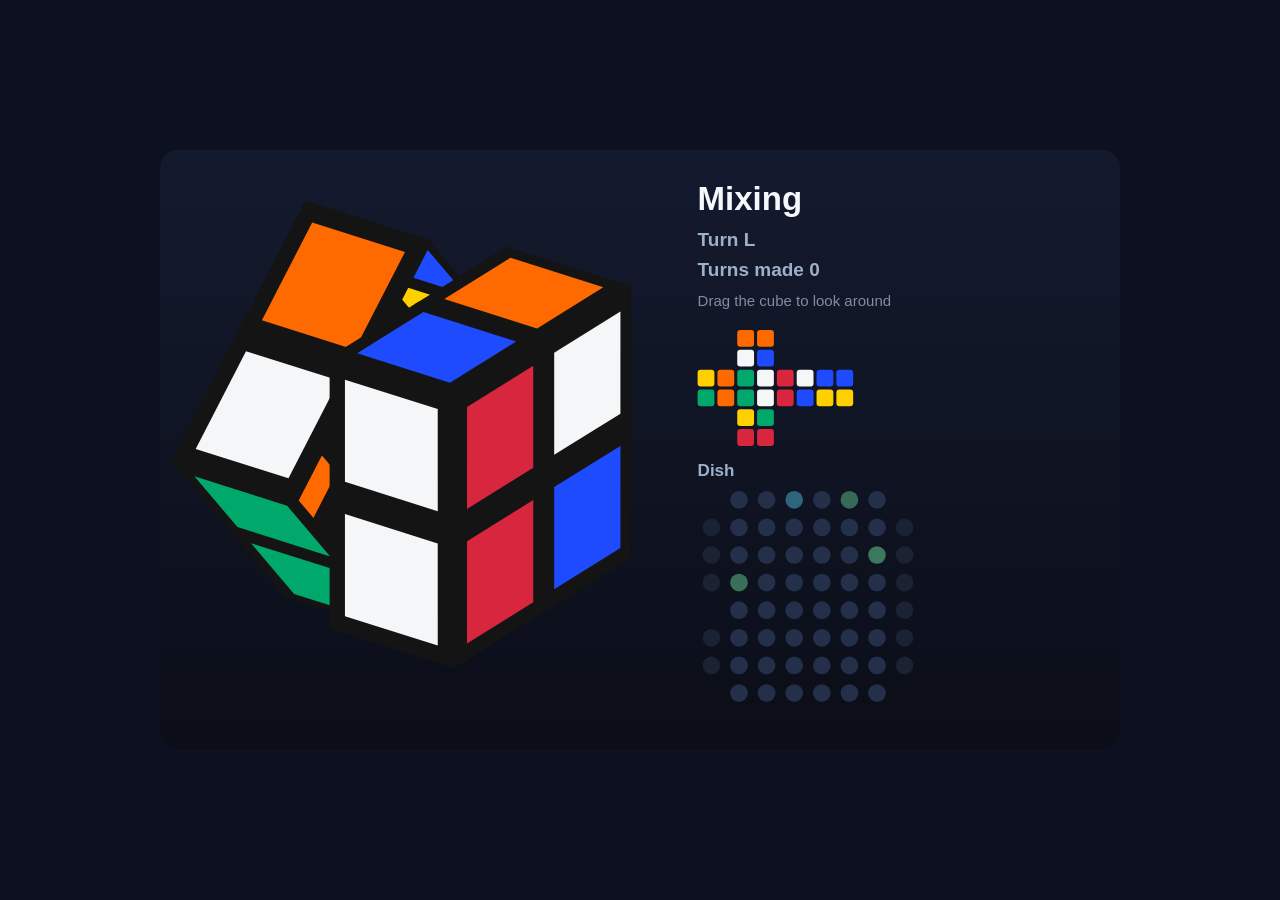
==== Mika's attempt/web/preview.html @ 0760e7f1 "Move the cube app into Mika's attempt. Co-authored-by: Cursor <cursoragent@cursor.com>" ====
<!DOCTYPE html>
<html lang="en">
<head>
    <meta charset="utf-8">
    <meta name="viewport" content="width=device-width, initial-scale=1">
    <title>2x2x2</title>
    <link rel="stylesheet" href="vis.css">
    <style>
        html, body {
            margin: 0;
            background: #0c1020;
            min-height: 100%;
        }
        body {
            display: grid;
            place-items: center;
            min-height: 100vh;
        }
        .cube-board {
            width: min(960px, 100vw);
        }
    </style>
</head>
<body>
    <div id="host"></div>
    <script type="module">
        import { createVisualiser } from "./vis.mjs";

        const host = document.querySelector("#host");
        host.innerHTML = await (await fetch("./vis.html")).text();
        const visual = createVisualiser("preview", host);
        const packets = await (await fetch("./preview-sequence.json")).json();
        const hold = Number(new URLSearchParams(location.search).get("hold") || packets.length);
        for (const packet of packets.slice(0, hold)) {
            visual.process("cube", 0, packet);
        }
        let frame = 0;
        function tick(now) {
            frame += 1;
            if (frame % 3 === 0) {
                const channel = 1 + Math.floor(Math.random() * 54);
                visual.process("cl_spikes", frame, { channel });
            }
            if (frame % 28 === 0) {
                visual.process("cl_stims", frame, { channel: 8 + (frame % 40) });
            }
            visual.draw(now);
            requestAnimationFrame(tick);
        }
        requestAnimationFrame(tick);
    </script>
</body>
</html>
---- Mika's attempt/web/vis.css ----
.cube-board {
    width: min(960px, 100%);
    margin: 0 auto;
}

.cube-canvas-wrap {
    aspect-ratio: 16 / 10;
    background: #0c1020;
    border-radius: 18px;
    overflow: hidden;
}

.cube-canvas {
    width: 100%;
    height: 100%;
    display: block;
    cursor: grab;
    touch-action: none;
}

.cube-canvas:active {
    cursor: grabbing;
}
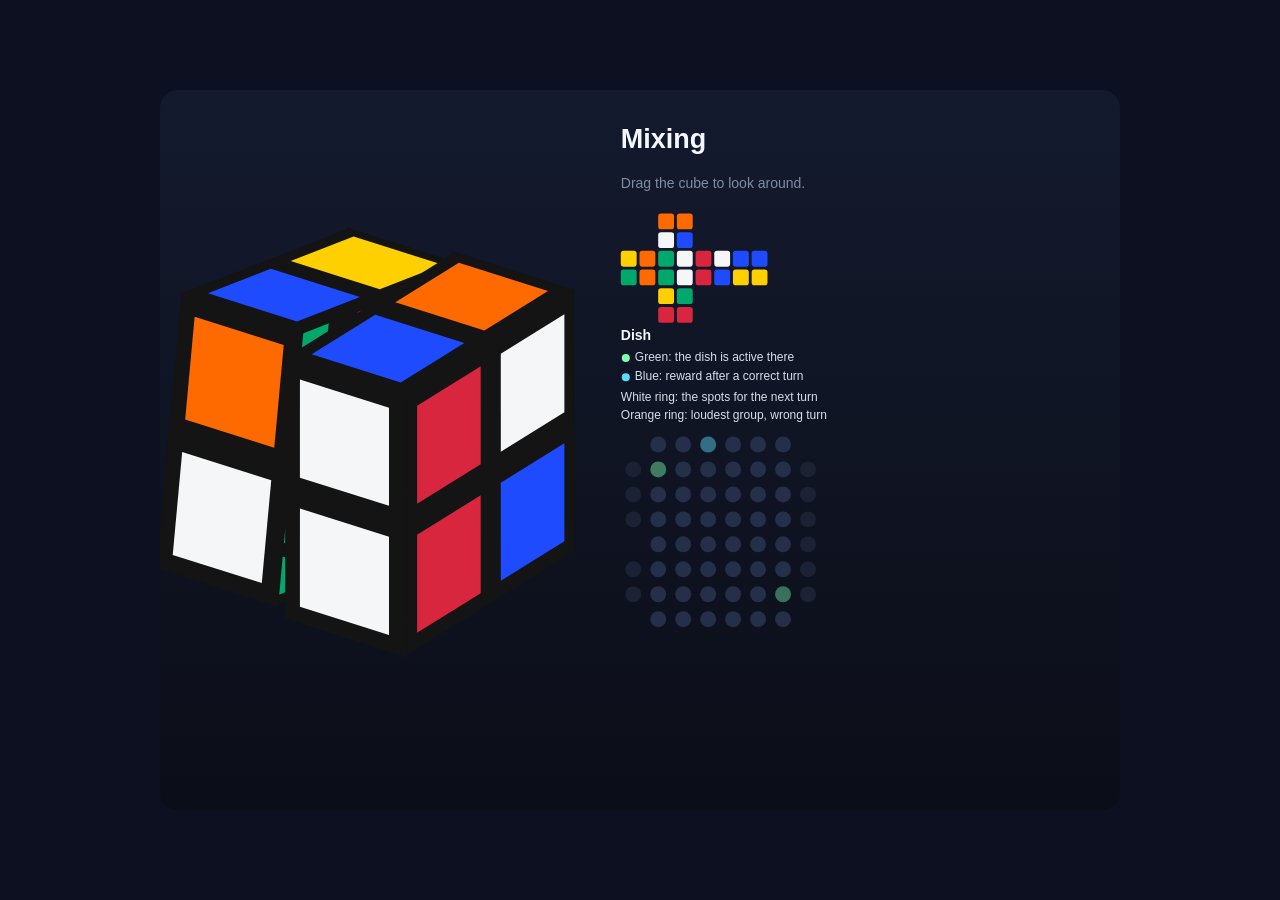
==== commit e6664b49: "Label who is turning the cube and what the dish colors mean. Co-authored-by: Cursor <cursoragent@cur" ====
--- a/Mika's attempt/web/preview.html
+++ b/Mika's attempt/web/preview.html
@@ -30,9 +30,25 @@
         host.innerHTML = await (await fetch("./vis.html")).text();
         const visual = createVisualiser("preview", host);
         const packets = await (await fetch("./preview-sequence.json")).json();
-        const hold = Number(new URLSearchParams(location.search).get("hold") || packets.length);
+        const params = new URLSearchParams(location.search);
+        const hold = Number(params.get("hold") || packets.length);
         for (const packet of packets.slice(0, hold)) {
             visual.process("cube", 0, packet);
+        }
+        if (params.get("demo") === "1") {
+            visual.process("cube", 1, {
+                facelets: packets[0].facelets,
+                move: "",
+                label: "Waiting for the dish",
+                detail: "Next turn: top face, clockwise.",
+                note: "Loudest is right face, counterclockwise. That is not the next turn.",
+                needed: "U",
+                loudest: "R'",
+                turns: 0,
+                solved: false,
+            });
+            visual.process("cl_spikes", 2, { channel: 20 });
+            visual.process("cl_stims", 3, { channel: 8 });
         }
         let frame = 0;
         function tick(now) {
--- a/Mika's attempt/web/vis.css
+++ b/Mika's attempt/web/vis.css
@@ -4,7 +4,7 @@
 }
 
 .cube-canvas-wrap {
-    aspect-ratio: 16 / 10;
+    aspect-ratio: 4 / 3;
     background: #0c1020;
     border-radius: 18px;
     overflow: hidden;
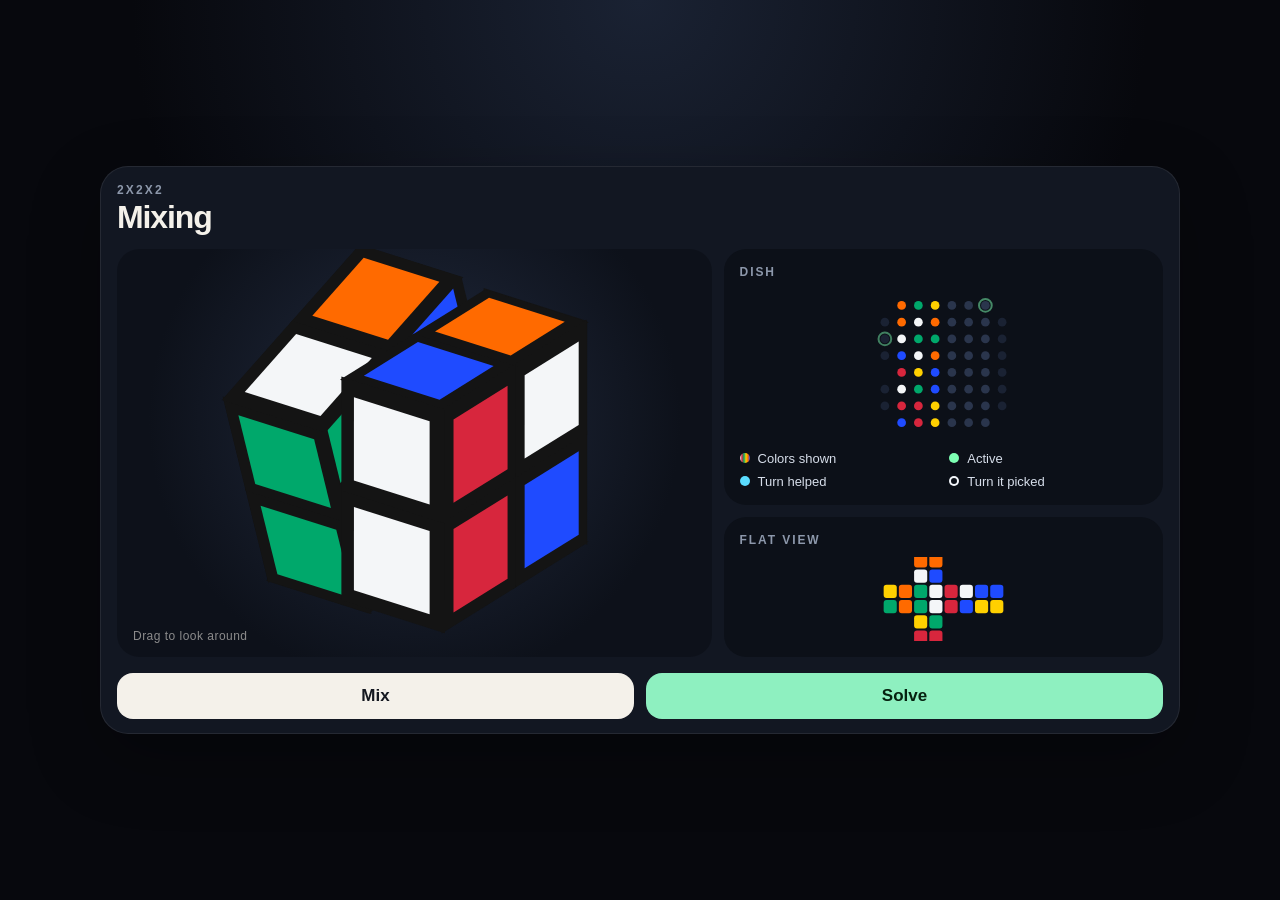
==== commit ecfa3c9e: "Let the dish see the cube colors and pick each turn. Co-authored-by: Cursor <cursoragent@cursor.com>" ====
--- a/Mika's attempt/web/preview.html
+++ b/Mika's attempt/web/preview.html
@@ -8,16 +8,19 @@
     <style>
         html, body {
             margin: 0;
-            background: #0c1020;
+            background:
+                radial-gradient(circle at 50% 0%, #1a2233 0%, #07080d 46%);
             min-height: 100%;
         }
         body {
             display: grid;
             place-items: center;
             min-height: 100vh;
+            padding: 12px;
+            box-sizing: border-box;
         }
         .cube-board {
-            width: min(960px, 100vw);
+            width: min(1080px, 100%);
         }
     </style>
 </head>
--- a/Mika's attempt/web/vis.css
+++ b/Mika's attempt/web/vis.css
@@ -1,19 +1,85 @@
 .cube-board {
-    width: min(960px, 100%);
+    width: min(1080px, 100%);
     margin: 0 auto;
+    padding: 16px 16px 14px;
+    box-sizing: border-box;
+    background: #121722;
+    color: #f4f1ea;
+    border: 1px solid rgba(255, 255, 255, 0.08);
+    border-radius: 28px;
+    box-shadow: 0 24px 70px rgba(0, 0, 0, 0.28);
+    font-family: "Avenir Next", "Segoe UI", sans-serif;
+}
+
+.cube-kicker {
+    margin: 0;
+    font-size: 12px;
+    font-weight: 600;
+    letter-spacing: 0.18em;
+    text-transform: uppercase;
+    color: #8d98ab;
+}
+
+.cube-title {
+    margin: 4px 0 0;
+    font-size: 32px;
+    line-height: 1.05;
+    font-weight: 650;
+    letter-spacing: -0.035em;
+}
+
+.cube-title.is-solved {
+    color: #8ef0c0;
+}
+
+.cube-detail,
+.cube-note {
+    margin: 8px 0 0;
+    max-width: 40rem;
+}
+
+.cube-detail {
+    font-size: 18px;
+    line-height: 1.35;
+    color: #d7deea;
+}
+
+.cube-note {
+    font-size: 15px;
+    line-height: 1.4;
+    color: #8d98ab;
+}
+
+.cube-detail:empty,
+.cube-note:empty {
+    display: none;
+}
+
+.cube-stage {
+    display: grid;
+    grid-template-columns: minmax(0, 1.15fr) minmax(220px, 0.85fr);
+    gap: 12px;
+    margin-top: 14px;
+    align-items: stretch;
 }
 
 .cube-canvas-wrap {
-    aspect-ratio: 4 / 3;
-    background: #0c1020;
-    border-radius: 18px;
+    position: relative;
+    min-height: 340px;
+    background: radial-gradient(circle at 50% 42%, #222b3f 0%, #0d111a 70%);
+    border-radius: 22px;
     overflow: hidden;
 }
 
-.cube-canvas {
+.cube-canvas,
+.dish-canvas,
+.net-canvas {
     width: 100%;
     height: 100%;
     display: block;
+}
+
+.cube-canvas {
     cursor: grab;
     touch-action: none;
 }
@@ -21,3 +87,153 @@
 .cube-canvas:active {
     cursor: grabbing;
 }
+
+.cube-hint {
+    position: absolute;
+    left: 16px;
+    bottom: 14px;
+    margin: 0;
+    font-size: 12px;
+    letter-spacing: 0.04em;
+    color: rgba(244, 241, 234, 0.55);
+    pointer-events: none;
+}
+
+.cube-side {
+    display: flex;
+    flex-direction: column;
+    gap: 12px;
+    min-width: 0;
+}
+
+.dish-card,
+.net-card {
+    background: #0c1018;
+    border-radius: 22px;
+    padding: 16px;
+}
+
+.dish-card {
+    flex: 1;
+    display: flex;
+    flex-direction: column;
+    min-height: 0;
+}
+
+.side-label {
+    margin: 0 0 10px;
+    font-size: 12px;
+    font-weight: 600;
+    letter-spacing: 0.16em;
+    text-transform: uppercase;
+    color: #8d98ab;
+}
+
+.dish-canvas {
+    height: 150px;
+}
+
+.net-canvas {
+    height: 84px;
+}
+
+.legend {
+    list-style: none;
+    display: grid;
+    grid-template-columns: 1fr 1fr;
+    gap: 8px 12px;
+    margin: 12px 0 0;
+    padding: 0;
+    font-size: 13px;
+    color: #d7deea;
+}
+
+.legend li {
+    display: flex;
+    align-items: center;
+    gap: 8px;
+}
+
+.swatch {
+    width: 10px;
+    height: 10px;
+    border-radius: 99px;
+    flex: none;
+}
+
+.swatch.green {
+    background: #7dffb3;
+}
+
+.swatch.blue {
+    background: #5adcff;
+}
+
+.swatch.ring-white,
+.swatch.ring-orange {
+    background: transparent;
+    box-sizing: border-box;
+}
+
+.swatch.ring-white {
+    box-shadow: inset 0 0 0 2px #f4f7fb;
+}
+
+.swatch.colors {
+    background: linear-gradient(90deg, #f4f6f8, #d7263d, #00a86b, #ffd000, #ff6a00, #1f4bff);
+}
+
+.cube-controls {
+    display: flex;
+    gap: 12px;
+    margin-top: 16px;
+}
+
+.cube-controls button {
+    flex: 1;
+    height: 46px;
+    border: 0;
+    border-radius: 16px;
+    font: 650 17px "Avenir Next", "Segoe UI", sans-serif;
+    cursor: pointer;
+}
+
+.cube-controls button:disabled {
+    opacity: 0.38;
+    cursor: default;
+}
+
+.mix-button {
+    background: #f4f1ea;
+    color: #141820;
+}
+
+.solve-button {
+    background: #8ef0c0;
+    color: #06210f;
+}
+
+@media (max-width: 640px) {
+    .cube-board {
+        padding: 16px 14px 14px;
+        border-radius: 0;
+    }
+
+    .cube-title {
+        font-size: 28px;
+    }
+
+    .cube-stage {
+        grid-template-columns: 1fr;
+        height: auto;
+    }
+
+    .cube-canvas-wrap {
+        aspect-ratio: 1 / 1;
+        min-height: 0;
+    }
+
+    .dish-canvas {
+        height: 200px;
+    }
+}
